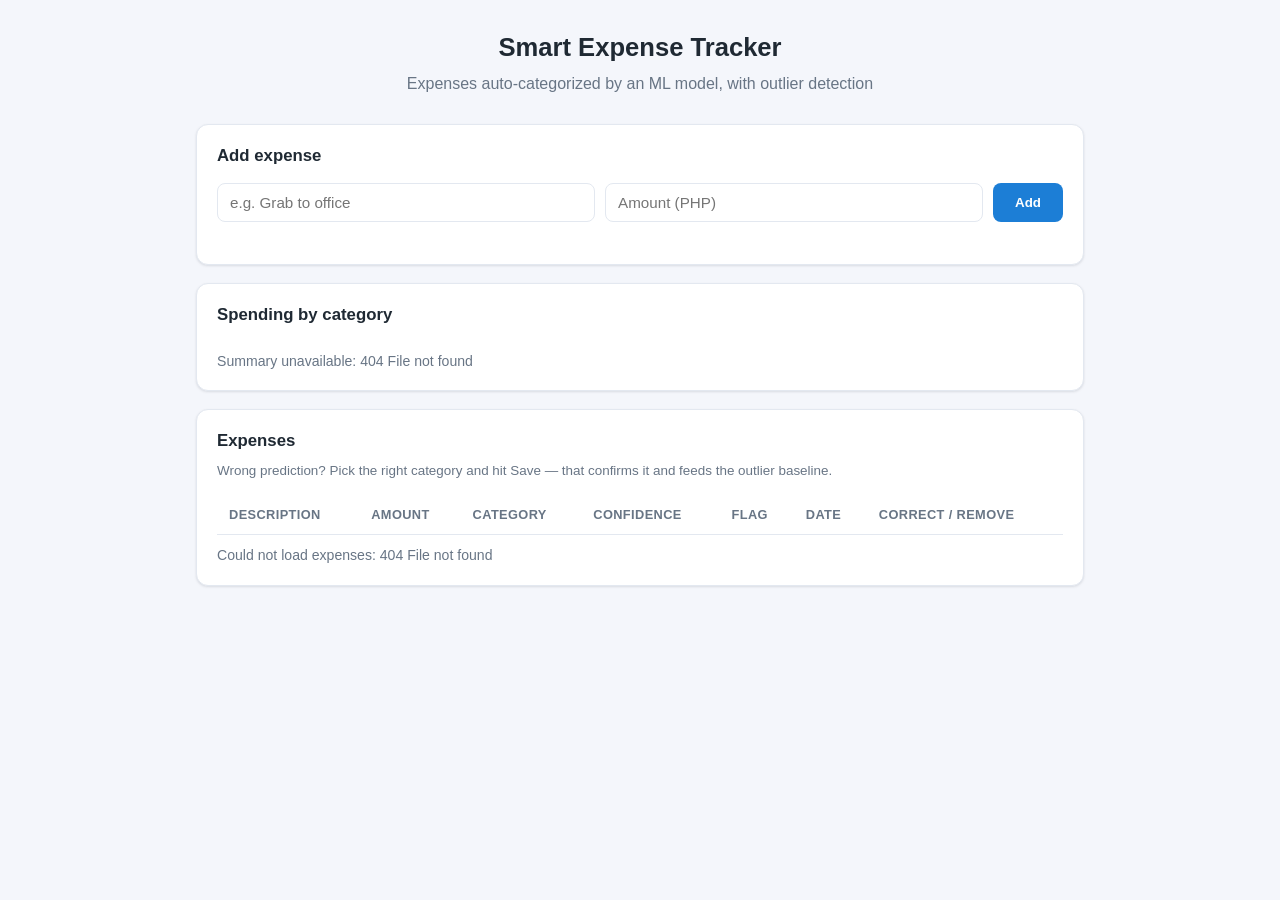
==== backend/public/index.html @ 966b3962 "feat(frontend): add expense dashboard served by Laravel Vanilla JS page to add expenses, view spendi" ====
<!DOCTYPE html>
<html lang="en">
<head>
  <meta charset="UTF-8" />
  <meta name="viewport" content="width=device-width, initial-scale=1.0" />
  <title>Smart Expense Tracker</title>
  <link rel="stylesheet" href="styles.css" />
</head>
<body>
  <header class="app-header">
    <h1>Smart Expense Tracker</h1>
    <p class="subtitle">Expenses auto-categorized by an ML model, with outlier detection</p>
    <p id="ml-status" class="ml-status"></p>
  </header>

  <main class="container">
    <section class="card">
      <h2>Add expense</h2>
      <form id="expense-form" class="expense-form">
        <input type="text" id="description" placeholder="e.g. Grab to office" autocomplete="off" required />
        <input type="number" id="amount" placeholder="Amount (PHP)" step="0.01" min="0" required />
        <button type="submit" id="submit-btn">Add</button>
      </form>
      <p id="form-status" class="status"></p>
    </section>

    <section class="card">
      <h2>Spending by category</h2>
      <div id="summary" class="summary"></div>
    </section>

    <section class="card">
      <h2>Expenses</h2>
      <p class="hint">Wrong prediction? Pick the right category and hit Save — that confirms it and feeds the outlier baseline.</p>
      <div class="table-wrap">
        <table class="expense-table">
          <thead>
            <tr>
              <th>Description</th><th>Amount</th><th>Category</th>
              <th>Confidence</th><th>Flag</th><th>Date</th><th>Correct / remove</th>
            </tr>
          </thead>
          <tbody id="expense-rows"></tbody>
        </table>
      </div>
      <p id="empty-state" class="status">No expenses yet — add one above.</p>
    </section>
  </main>

  <script src="app.js"></script>
</body>
</html>
---- backend/public/styles.css ----
:root {
  --bg: #f4f6fb;
  --card: #ffffff;
  --ink: #1f2933;
  --muted: #687585;
  --border: #e3e8f0;
  --accent: #1c7ed6;
  --shadow: 0 1px 3px rgba(16, 24, 40, 0.08), 0 1px 2px rgba(16, 24, 40, 0.04);
}

* { box-sizing: border-box; }

body {
  margin: 0;
  font-family: -apple-system, BlinkMacSystemFont, "Segoe UI", Roboto, Helvetica, Arial, sans-serif;
  background: var(--bg);
  color: var(--ink);
  line-height: 1.5;
}

.app-header {
  padding: 28px 20px 20px;
  text-align: center;
}
.app-header h1 { margin: 0; font-size: 1.6rem; }
.subtitle { margin: 6px 0 0; color: var(--muted); }
.ml-status { margin: 8px 0 0; font-size: 0.82rem; color: var(--muted); }

.container {
  max-width: 920px;
  margin: 0 auto;
  padding: 0 16px 48px;
  display: grid;
  gap: 18px;
}

.card {
  background: var(--card);
  border: 1px solid var(--border);
  border-radius: 12px;
  box-shadow: var(--shadow);
  padding: 18px 20px;
}
.card h2 { margin: 0 0 14px; font-size: 1.05rem; }
.hint { margin: -6px 0 14px; color: var(--muted); font-size: 0.84rem; }

.expense-form { display: flex; gap: 10px; flex-wrap: wrap; }
.expense-form input {
  flex: 1 1 180px;
  padding: 10px 12px;
  border: 1px solid var(--border);
  border-radius: 8px;
  font-size: 0.95rem;
}
.expense-form input:focus { outline: 2px solid var(--accent); border-color: var(--accent); }
.expense-form button {
  padding: 10px 22px;
  border: none;
  border-radius: 8px;
  background: var(--accent);
  color: #fff;
  font-weight: 600;
  cursor: pointer;
}
.expense-form button:disabled { opacity: 0.6; cursor: progress; }

.status { margin: 10px 0 0; color: var(--muted); font-size: 0.88rem; min-height: 1em; }

.table-wrap { overflow-x: auto; }
.expense-table { width: 100%; border-collapse: collapse; font-size: 0.92rem; }
.expense-table th, .expense-table td {
  text-align: left;
  padding: 10px 12px;
  border-bottom: 1px solid var(--border);
  white-space: nowrap;
}
.expense-table th { color: var(--muted); font-weight: 600; font-size: 0.8rem; text-transform: uppercase; letter-spacing: 0.03em; }
.expense-table tr.outlier { background: #fff4f4; }

.badge {
  display: inline-block;
  padding: 3px 10px;
  border-radius: 999px;
  color: #fff;
  font-size: 0.78rem;
  font-weight: 600;
}
.confirmed { color: #2f9e44; font-weight: 700; }
.flag { color: #e03131; font-weight: 600; font-size: 0.82rem; cursor: help; }

.action-wrap { display: flex; gap: 6px; align-items: center; }
.action-wrap select {
  padding: 5px 6px;
  border: 1px solid var(--border);
  border-radius: 6px;
  font-size: 0.82rem;
  background: #fff;
}
.btn-save {
  padding: 5px 12px;
  border: none;
  border-radius: 6px;
  background: var(--accent);
  color: #fff;
  cursor: pointer;
  font-size: 0.8rem;
}
.btn-save:hover { opacity: 0.9; }
.btn-del {
  padding: 5px 9px;
  border: 1px solid var(--border);
  border-radius: 6px;
  background: #fff;
  color: #e03131;
  cursor: pointer;
  font-size: 0.85rem;
  line-height: 1;
}
.btn-del:hover { background: #fff4f4; }

.summary { display: grid; gap: 10px; }
.bar-row { display: grid; grid-template-columns: 90px 1fr 90px; align-items: center; gap: 10px; }
.bar-label { font-size: 0.85rem; color: var(--muted); }
.bar-track { background: #eef1f6; border-radius: 999px; height: 12px; overflow: hidden; }
.bar-fill { display: block; height: 100%; border-radius: 999px; transition: width 0.3s ease; }
.bar-value { font-size: 0.85rem; text-align: right; font-variant-numeric: tabular-nums; }
.outlier-count { margin: 6px 0 0; color: var(--muted); font-size: 0.88rem; }
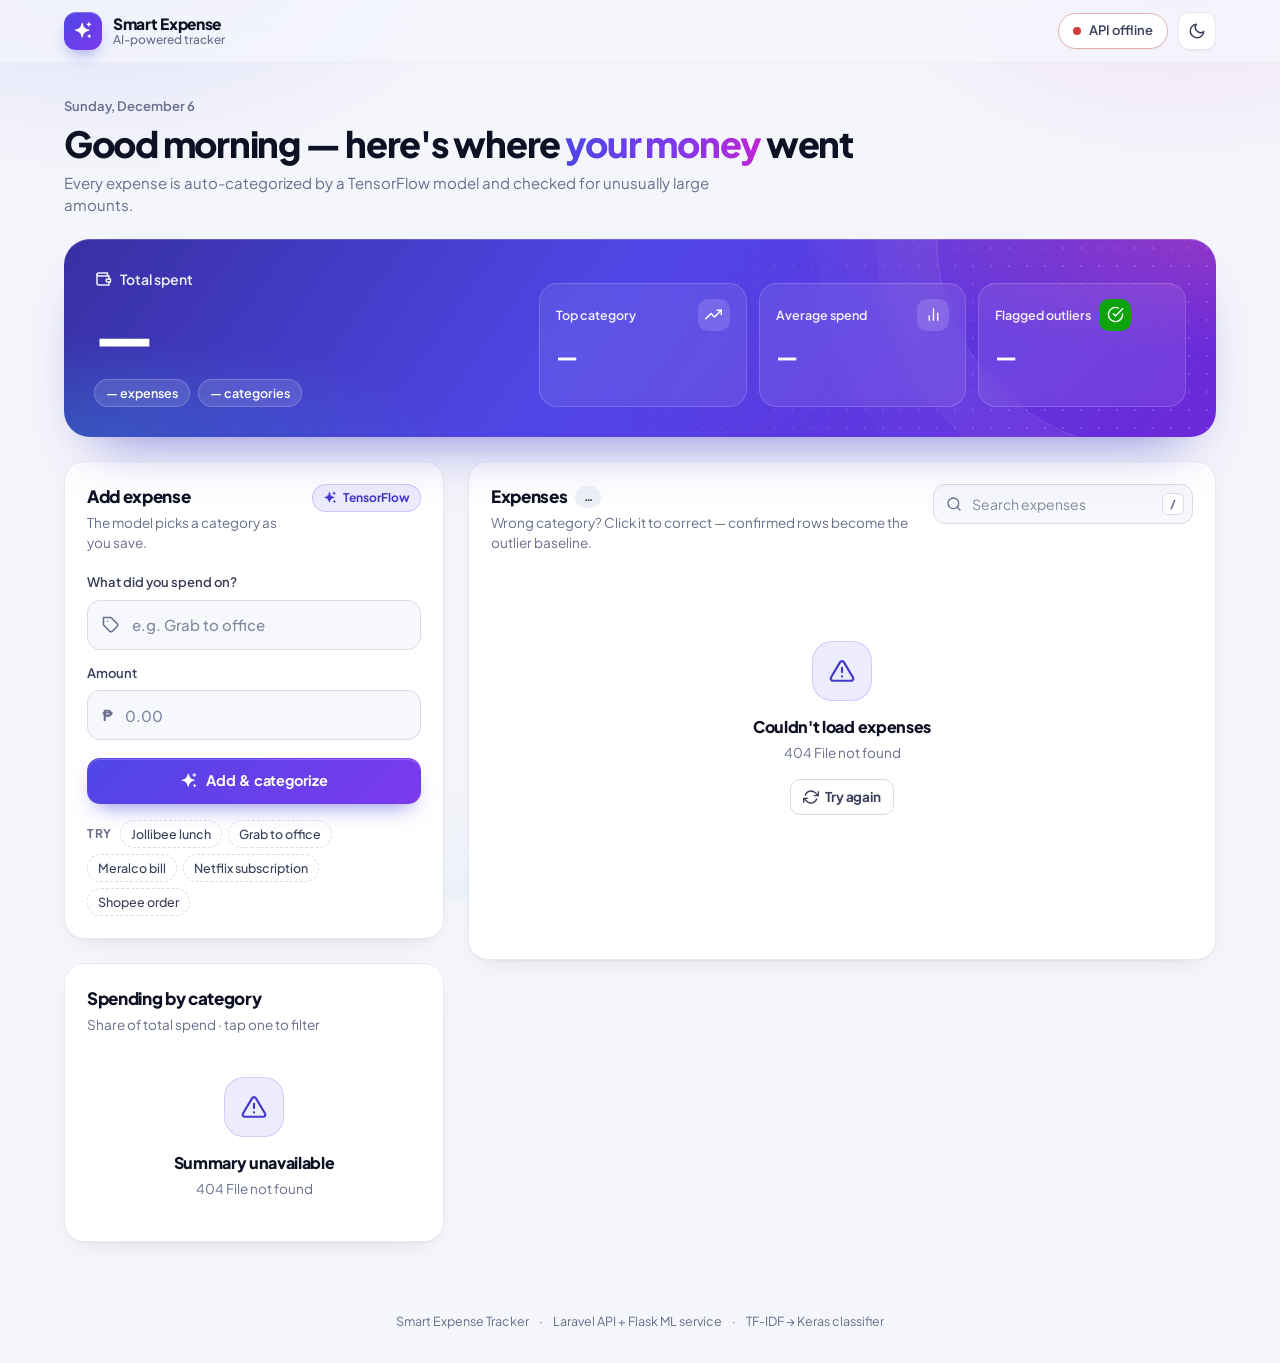
==== commit adc8627a: "feat(frontend): open the dashboard in light mode by default The page always starts in light mode reg" ====
--- a/backend/public/index.html
+++ b/backend/public/index.html
@@ -1,52 +1,248 @@
 <!DOCTYPE html>
-<html lang="en">
+<!-- The page always opens in light mode; the header toggle switches to dark for the visit. -->
+<html lang="en" data-theme="light">
 <head>
   <meta charset="UTF-8" />
   <meta name="viewport" content="width=device-width, initial-scale=1.0" />
   <title>Smart Expense Tracker</title>
-  <link rel="stylesheet" href="styles.css" />
+  <meta name="description" content="Expense tracker that auto-categorizes spending with a TensorFlow model and flags unusually large expenses." />
+  <meta name="color-scheme" content="light" />
+  <meta name="theme-color" content="#f5f6fb" />
+  <link rel="icon" href="data:image/svg+xml,%3Csvg xmlns='http://www.w3.org/2000/svg' viewBox='0 0 32 32'%3E%3Cdefs%3E%3ClinearGradient id='g' x1='0' y1='0' x2='1' y2='1'%3E%3Cstop offset='0' stop-color='%234f46e5'/%3E%3Cstop offset='1' stop-color='%237c3aed'/%3E%3C/linearGradient%3E%3C/defs%3E%3Crect width='32' height='32' rx='9' fill='url(%23g)'/%3E%3Cpath d='M16 6c.8 5.6 4.4 9.2 10 10-5.6.8-9.2 4.4-10 10-.8-5.6-4.4-9.2-10-10 5.6-.8 9.2-4.4 10-10z' fill='%23fff'/%3E%3C/svg%3E" />
+  <link rel="preconnect" href="https://fonts.googleapis.com" />
+  <link rel="preconnect" href="https://fonts.gstatic.com" crossorigin />
+  <link rel="stylesheet" href="https://fonts.googleapis.com/css2?family=Plus+Jakarta+Sans:wght@400;500;600;700;800&display=swap" />
+  <link rel="stylesheet" href="styles.css?v=2" />
 </head>
 <body>
-  <header class="app-header">
-    <h1>Smart Expense Tracker</h1>
-    <p class="subtitle">Expenses auto-categorized by an ML model, with outlier detection</p>
-    <p id="ml-status" class="ml-status"></p>
+  <!-- Icon sprite (stroke icons, 24px grid). Category icons are named after the category slug. -->
+  <svg xmlns="http://www.w3.org/2000/svg" class="sprite" aria-hidden="true">
+    <symbol id="i-sparkles" viewBox="0 0 24 24"><path d="M11 3c.6 4.4 3.6 7.4 8 8-4.4.6-7.4 3.6-8 8-.6-4.4-3.6-7.4-8-8 4.4-.6 7.4-3.6 8-8z"/><path d="M19 2v4M17 4h4"/><path d="M19.5 16.5v3M18 18h3"/></symbol>
+    <symbol id="i-wallet" viewBox="0 0 24 24"><path d="M20 12V8H6a2 2 0 0 1-2-2c0-1.1.9-2 2-2h12v4"/><path d="M4 6v12a2 2 0 0 0 2 2h14v-4"/><path d="M18 12a2 2 0 0 0 0 4h4v-4z"/></symbol>
+    <symbol id="i-food" viewBox="0 0 24 24"><path d="M3 2v7c0 1.1.9 2 2 2h4a2 2 0 0 0 2-2V2"/><path d="M7 2v20"/><path d="M21 15V2a5 5 0 0 0-5 5v6c0 1.1.9 2 2 2h3zm0 0v7"/></symbol>
+    <symbol id="i-transport" viewBox="0 0 24 24"><path d="M5 11l1.6-4.3A2 2 0 0 1 8.5 5.4h7a2 2 0 0 1 1.9 1.3L19 11"/><path d="M5 18H4a1 1 0 0 1-1-1v-3.5A2.5 2.5 0 0 1 5.5 11h13a2.5 2.5 0 0 1 2.5 2.5V17a1 1 0 0 1-1 1h-1"/><path d="M9 18h6"/><circle cx="7" cy="18" r="2"/><circle cx="17" cy="18" r="2"/></symbol>
+    <symbol id="i-utilities" viewBox="0 0 24 24"><path d="M13 2L3 14h9l-1 8 10-12h-9l1-8z"/></symbol>
+    <symbol id="i-shopping" viewBox="0 0 24 24"><path d="M6 2L3 6v14a2 2 0 0 0 2 2h14a2 2 0 0 0 2-2V6l-3-4z"/><path d="M3 6h18"/><path d="M16 10a4 4 0 0 1-8 0"/></symbol>
+    <symbol id="i-bills" viewBox="0 0 24 24"><path d="M5 3v18l2.33-1.5L9.67 21 12 19.5l2.33 1.5 2.34-1.5L19 21V3l-2.33 1.5L14.33 3 12 4.5 9.67 3 7.33 4.5z"/><path d="M9 8.5h6"/><path d="M9 12.5h6"/><path d="M9 16h3"/></symbol>
+    <symbol id="i-other" viewBox="0 0 24 24"><path d="M20.59 13.41l-7.17 7.17a2 2 0 0 1-2.83 0L2 12V2h10l8.59 8.59a2 2 0 0 1 0 2.82z"/><path d="M7 7h.01"/></symbol>
+    <symbol id="i-uncategorized" viewBox="0 0 24 24"><circle cx="12" cy="12" r="10"/><path d="M9.09 9a3 3 0 0 1 5.83 1c0 2-3 3-3 3"/><path d="M12 17h.01"/></symbol>
+    <symbol id="i-check" viewBox="0 0 24 24"><path d="M20 6L9 17l-5-5"/></symbol>
+    <symbol id="i-check-circle" viewBox="0 0 24 24"><path d="M22 11.08V12a10 10 0 1 1-5.93-9.14"/><path d="M22 4L12 14.01l-3-3"/></symbol>
+    <symbol id="i-alert" viewBox="0 0 24 24"><path d="M10.29 3.86L1.82 18a2 2 0 0 0 1.71 3h16.94a2 2 0 0 0 1.71-3L13.71 3.86a2 2 0 0 0-3.42 0z"/><path d="M12 9v4"/><path d="M12 17h.01"/></symbol>
+    <symbol id="i-trash" viewBox="0 0 24 24"><path d="M3 6h18"/><path d="M19 6v14a2 2 0 0 1-2 2H7a2 2 0 0 1-2-2V6m3 0V4a2 2 0 0 1 2-2h4a2 2 0 0 1 2 2v2"/><path d="M10 11v6"/><path d="M14 11v6"/></symbol>
+    <symbol id="i-x" viewBox="0 0 24 24"><path d="M18 6L6 18"/><path d="M6 6l12 12"/></symbol>
+    <symbol id="i-chevron" viewBox="0 0 24 24"><path d="M6 9l6 6 6-6"/></symbol>
+    <symbol id="i-search" viewBox="0 0 24 24"><circle cx="11" cy="11" r="8"/><path d="M21 21l-4.35-4.35"/></symbol>
+    <symbol id="i-sun" viewBox="0 0 24 24"><circle cx="12" cy="12" r="4"/><path d="M12 2v2M12 20v2M4.93 4.93l1.41 1.41M17.66 17.66l1.41 1.41M2 12h2M20 12h2M6.34 17.66l-1.41 1.41M19.07 4.93l-1.41 1.41"/></symbol>
+    <symbol id="i-moon" viewBox="0 0 24 24"><path d="M21 12.79A9 9 0 1 1 11.21 3 7 7 0 0 0 21 12.79z"/></symbol>
+    <symbol id="i-trending" viewBox="0 0 24 24"><path d="M23 6l-9.5 9.5-5-5L1 18"/><path d="M17 6h6v6"/></symbol>
+    <symbol id="i-bars" viewBox="0 0 24 24"><path d="M18 20V10"/><path d="M12 20V4"/><path d="M6 20v-6"/></symbol>
+    <symbol id="i-inbox" viewBox="0 0 24 24"><path d="M22 12h-6l-2 3h-4l-2-3H2"/><path d="M5.45 5.11L2 12v6a2 2 0 0 0 2 2h16a2 2 0 0 0 2-2v-6l-3.45-6.89A2 2 0 0 0 16.76 4H7.24a2 2 0 0 0-1.79 1.11z"/></symbol>
+    <symbol id="i-refresh" viewBox="0 0 24 24"><path d="M23 4v6h-6"/><path d="M1 20v-6h6"/><path d="M3.51 9a9 9 0 0 1 14.85-3.36L23 10M1 14l4.64 4.36A9 9 0 0 0 20.49 15"/></symbol>
+  </svg>
+
+  <div class="aurora" aria-hidden="true"></div>
+
+  <header class="topbar">
+    <div class="topbar-inner">
+      <a class="brand" href="/">
+        <span class="brand-mark"><svg class="icon" aria-hidden="true"><use href="#i-sparkles"/></svg></span>
+        <span class="brand-text">
+          <span class="brand-name">Smart Expense</span>
+          <span class="brand-tag">AI-powered tracker</span>
+        </span>
+      </a>
+      <div class="topbar-actions">
+        <span id="ml-status" class="status-pill" data-state="checking" role="status" title="Contacting the API">
+          <span class="status-dot" aria-hidden="true"></span>
+          <span class="label">Checking model…</span>
+        </span>
+        <button id="theme-toggle" class="icon-btn" type="button" aria-label="Switch to dark theme" title="Switch to dark theme">
+          <svg class="icon" aria-hidden="true"><use href="#i-moon"/></svg>
+        </button>
+      </div>
+    </div>
   </header>
 
-  <main class="container">
-    <section class="card">
-      <h2>Add expense</h2>
-      <form id="expense-form" class="expense-form">
-        <input type="text" id="description" placeholder="e.g. Grab to office" autocomplete="off" required />
-        <input type="number" id="amount" placeholder="Amount (PHP)" step="0.01" min="0" required />
-        <button type="submit" id="submit-btn">Add</button>
-      </form>
-      <p id="form-status" class="status"></p>
+  <main class="page">
+    <section class="intro">
+      <p class="eyebrow" id="today">&nbsp;</p>
+      <h1><span id="greeting">Hello</span> — here's where <span class="grad-text">your money</span> went</h1>
+      <p class="lede">Every expense is auto-categorized by a TensorFlow model and checked for unusually large amounts.</p>
     </section>
 
-    <section class="card">
-      <h2>Spending by category</h2>
-      <div id="summary" class="summary"></div>
+    <section class="hero" aria-label="Spending overview">
+      <div class="hero-main">
+        <p class="hero-label"><svg class="icon" aria-hidden="true"><use href="#i-wallet"/></svg> Total spent</p>
+        <p class="hero-value">
+          <span id="hero-value" aria-hidden="true"><span class="skeleton skeleton-hero"></span></span>
+          <span id="hero-value-sr" class="sr-only">Loading</span>
+        </p>
+        <p class="hero-sub">
+          <span class="hero-pill" id="hero-count">— expenses</span>
+          <span class="hero-pill" id="hero-cats">— categories</span>
+        </p>
+      </div>
+      <div class="hero-kpis">
+        <div class="kpi" id="kpi-top">
+          <div class="kpi-head">
+            <span class="kpi-label">Top category</span>
+            <span class="kpi-icon"><svg class="icon" aria-hidden="true"><use href="#i-trending"/></svg></span>
+          </div>
+          <p class="kpi-value">—</p>
+          <p class="kpi-sub">&nbsp;</p>
+        </div>
+        <div class="kpi" id="kpi-avg">
+          <div class="kpi-head">
+            <span class="kpi-label">Average spend</span>
+            <span class="kpi-icon"><svg class="icon" aria-hidden="true"><use href="#i-bars"/></svg></span>
+          </div>
+          <p class="kpi-value">—</p>
+          <p class="kpi-sub">&nbsp;</p>
+        </div>
+        <button class="kpi kpi-button" id="kpi-outliers" type="button" data-state="clear" disabled>
+          <span class="kpi-head">
+            <span class="kpi-label">Flagged outliers</span>
+            <span class="kpi-icon"><svg class="icon" aria-hidden="true"><use href="#i-check-circle"/></svg></span>
+          </span>
+          <span class="kpi-value">—</span>
+          <span class="kpi-sub">&nbsp;</span>
+        </button>
+      </div>
     </section>
 
-    <section class="card">
-      <h2>Expenses</h2>
-      <p class="hint">Wrong prediction? Pick the right category and hit Save — that confirms it and feeds the outlier baseline.</p>
-      <div class="table-wrap">
-        <table class="expense-table">
-          <thead>
-            <tr>
-              <th>Description</th><th>Amount</th><th>Category</th>
-              <th>Confidence</th><th>Flag</th><th>Date</th><th>Correct / remove</th>
-            </tr>
-          </thead>
-          <tbody id="expense-rows"></tbody>
-        </table>
-      </div>
-      <p id="empty-state" class="status">No expenses yet — add one above.</p>
-    </section>
+    <div class="layout">
+      <div class="rail">
+        <section class="card add-card" aria-labelledby="add-title">
+          <header class="card-head">
+            <div>
+              <h2 class="card-title" id="add-title">Add expense</h2>
+              <p class="card-sub">The model picks a category as you save.</p>
+            </div>
+            <span class="ai-badge"><svg class="icon" aria-hidden="true"><use href="#i-sparkles"/></svg> TensorFlow</span>
+          </header>
+
+          <form id="expense-form" class="add-form">
+            <label class="field">
+              <span class="field-label">What did you spend on?</span>
+              <span class="input-wrap">
+                <svg class="icon" aria-hidden="true"><use href="#i-other"/></svg>
+                <input type="text" id="description" name="description" placeholder="e.g. Grab to office" autocomplete="off" maxlength="255" required />
+              </span>
+            </label>
+            <label class="field">
+              <span class="field-label">Amount</span>
+              <span class="input-wrap">
+                <span class="prefix" aria-hidden="true">₱</span>
+                <input type="number" id="amount" name="amount" placeholder="0.00" step="0.01" min="0.01" inputmode="decimal" required />
+              </span>
+            </label>
+            <button type="submit" id="submit-btn" class="btn btn-primary btn-block">
+              <svg class="icon btn-icon" aria-hidden="true"><use href="#i-sparkles"/></svg>
+              <span class="spinner" aria-hidden="true"></span>
+              <span class="btn-label">Add &amp; categorize</span>
+            </button>
+          </form>
+
+          <div class="suggestions">
+            <span class="suggestions-label">Try</span>
+            <button type="button" class="suggestion" data-amount="185">Jollibee lunch</button>
+            <button type="button" class="suggestion" data-amount="240">Grab to office</button>
+            <button type="button" class="suggestion" data-amount="2350">Meralco bill</button>
+            <button type="button" class="suggestion" data-amount="549">Netflix subscription</button>
+            <button type="button" class="suggestion" data-amount="890">Shopee order</button>
+          </div>
+
+          <p id="form-status" class="form-status" role="alert"></p>
+          <div id="prediction" class="prediction" role="status" hidden></div>
+        </section>
+
+        <section class="card breakdown-card" aria-labelledby="breakdown-title">
+          <header class="card-head">
+            <div>
+              <h2 class="card-title" id="breakdown-title">Spending by category</h2>
+              <p class="card-sub">Share of total spend · tap one to filter</p>
+            </div>
+            <button type="button" id="clear-category" class="link-btn" hidden>Clear</button>
+          </header>
+          <ul id="breakdown" class="breakdown">
+            <li class="skeleton-row"><span class="skeleton skeleton-avatar"></span><span class="skeleton-lines"><span class="skeleton"></span><span class="skeleton short"></span></span></li>
+            <li class="skeleton-row"><span class="skeleton skeleton-avatar"></span><span class="skeleton-lines"><span class="skeleton"></span><span class="skeleton short"></span></span></li>
+            <li class="skeleton-row"><span class="skeleton skeleton-avatar"></span><span class="skeleton-lines"><span class="skeleton"></span><span class="skeleton short"></span></span></li>
+          </ul>
+        </section>
+      </div>
+
+      <section class="card expenses-card" aria-labelledby="expenses-title">
+        <header class="card-head">
+          <div>
+            <h2 class="card-title" id="expenses-title" tabindex="-1">Expenses <span class="count-badge" id="expense-count">…</span></h2>
+            <p class="card-sub">Wrong category? Click it to correct — confirmed rows become the outlier baseline.</p>
+          </div>
+          <label class="search">
+            <svg class="icon" aria-hidden="true"><use href="#i-search"/></svg>
+            <input type="search" id="search" placeholder="Search expenses" aria-label="Search expenses" autocomplete="off" />
+            <kbd aria-hidden="true">/</kbd>
+          </label>
+        </header>
+
+        <div id="filters" class="filters" role="toolbar" aria-label="Filter expenses"></div>
+
+        <div class="table-wrap">
+          <table class="expense-table" id="expense-table">
+            <thead>
+              <tr>
+                <th scope="col">Expense</th>
+                <th scope="col">Category</th>
+                <th scope="col">Confidence</th>
+                <th scope="col" class="num">Amount</th>
+                <th scope="col"><span class="sr-only">Actions</span></th>
+              </tr>
+            </thead>
+            <tbody id="expense-rows">
+              <tr class="skeleton-tr"><td colspan="5"><span class="skeleton-row"><span class="skeleton skeleton-avatar"></span><span class="skeleton-lines"><span class="skeleton"></span><span class="skeleton short"></span></span></span></td></tr>
+              <tr class="skeleton-tr"><td colspan="5"><span class="skeleton-row"><span class="skeleton skeleton-avatar"></span><span class="skeleton-lines"><span class="skeleton"></span><span class="skeleton short"></span></span></span></td></tr>
+              <tr class="skeleton-tr"><td colspan="5"><span class="skeleton-row"><span class="skeleton skeleton-avatar"></span><span class="skeleton-lines"><span class="skeleton"></span><span class="skeleton short"></span></span></span></td></tr>
+              <tr class="skeleton-tr"><td colspan="5"><span class="skeleton-row"><span class="skeleton skeleton-avatar"></span><span class="skeleton-lines"><span class="skeleton"></span><span class="skeleton short"></span></span></span></td></tr>
+            </tbody>
+          </table>
+        </div>
+        <div id="empty-state" class="empty" hidden></div>
+
+        <footer class="list-foot">
+          <span id="list-meta"></span>
+          <button type="button" id="load-more" class="btn btn-ghost btn-sm" hidden>
+            Load more <svg class="icon" aria-hidden="true"><use href="#i-chevron"/></svg>
+          </button>
+        </footer>
+      </section>
+    </div>
   </main>
 
-  <script src="app.js"></script>
+  <footer class="footer">
+    <span>Smart Expense Tracker</span>
+    <span aria-hidden="true">·</span>
+    <span>Laravel API + Flask ML service</span>
+    <span aria-hidden="true">·</span>
+    <span>TF-IDF → Keras classifier</span>
+  </footer>
+
+  <div id="cat-menu" class="menu" role="menu" aria-label="Set category" hidden></div>
+
+  <dialog id="confirm-dialog" class="dialog" aria-labelledby="dialog-title" aria-describedby="dialog-body">
+    <form method="dialog" class="dialog-inner">
+      <span class="dialog-icon"><svg class="icon" aria-hidden="true"><use href="#i-trash"/></svg></span>
+      <h3 id="dialog-title" class="dialog-title">Delete this expense?</h3>
+      <p id="dialog-body" class="dialog-body"></p>
+      <div class="dialog-actions">
+        <button type="submit" value="cancel" class="btn btn-ghost" autofocus>Cancel</button>
+        <button type="submit" value="confirm" class="btn btn-danger">Delete</button>
+      </div>
+    </form>
+  </dialog>
+
+  <div id="toasts" class="toasts" role="status" aria-live="polite"></div>
+
+  <script src="app.js?v=2"></script>
 </body>
 </html>
--- a/backend/public/styles.css
+++ b/backend/public/styles.css
@@ -1,127 +1,1352 @@
+/* ==========================================================================
+   Smart Expense Tracker — styles
+   Tokens first (light by default, dark under [data-theme="dark"]), then components.
+   ========================================================================== */
+
 :root {
-  --bg: #f4f6fb;
-  --card: #ffffff;
-  --ink: #1f2933;
-  --muted: #687585;
-  --border: #e3e8f0;
-  --accent: #1c7ed6;
-  --shadow: 0 1px 3px rgba(16, 24, 40, 0.08), 0 1px 2px rgba(16, 24, 40, 0.04);
-}
-
-* { box-sizing: border-box; }
+  color-scheme: light;
+  --font: "Plus Jakarta Sans", system-ui, -apple-system, "Segoe UI", Roboto, Helvetica, Arial, sans-serif;
+
+  --bg: #f5f6fb;
+  --surface: #ffffff;
+  --surface-2: #f7f8fc;
+  --surface-3: #eef0f8;
+  --border: #e7e9f2;
+  --border-strong: #d8dbe8;
+  --ink: #0e1124;
+  --ink-2: #3a3f5c;
+  --muted: #676d8c;
+
+  --brand: #4f46e5;
+  --brand-2: #7c3aed;
+  --brand-ink: #4338ca;
+  --brand-soft: rgba(79, 70, 229, 0.1);
+  --ring: rgba(79, 70, 229, 0.28);
+  --meter: #4f46e5;
+  --grad-text: linear-gradient(90deg, #4f46e5, #7c3aed 55%, #c026d3);
+
+  /* Status colors are reserved for state and always ship with an icon + label. */
+  --good: #0ca30c;
+  --good-ink: #006300;
+  --warn: #fab219;
+  --crit: #d03b3b;
+  --crit-soft: rgba(208, 59, 59, 0.08);
+
+  /* One fixed color per category (validated categorical slots 1–5, adjacent order);
+     "Other" and "Uncategorized" take the de-emphasis grays. */
+  --cat-transport: #2a78d6;
+  --cat-food: #eb6834;
+  --cat-bills: #1baf7a;
+  --cat-utilities: #eda100;
+  --cat-shopping: #e87ba4;
+  --cat-other: #898781;
+  --cat-uncategorized: #c3c2b7;
+
+  --shadow-sm: 0 1px 2px rgba(16, 18, 40, 0.05);
+  --shadow: 0 1px 2px rgba(16, 18, 40, 0.04), 0 10px 30px -16px rgba(16, 18, 40, 0.16);
+  --shadow-pop: 0 18px 50px -18px rgba(16, 18, 40, 0.35);
+  --radius: 20px;
+  --ease-out: cubic-bezier(0.2, 0.8, 0.2, 1);
+}
+
+:root[data-theme="dark"] {
+  color-scheme: dark;
+  --bg: #090b13;
+  --surface: #11141f;
+  --surface-2: #161a28;
+  --surface-3: #1d2233;
+  --border: #232840;
+  --border-strong: #30364f;
+  --ink: #eef0fb;
+  --ink-2: #c4c8de;
+  --muted: #9096b4;
+  --brand-ink: #a5b4fc;
+  --brand-soft: rgba(129, 140, 248, 0.14);
+  --ring: rgba(129, 140, 248, 0.38);
+  --meter: #818cf8;
+  --grad-text: linear-gradient(90deg, #818cf8, #c084fc 55%, #f472b6);
+  --good-ink: #0ca30c;
+  --crit-soft: rgba(208, 59, 59, 0.16);
+  --cat-transport: #3987e5;
+  --cat-food: #d95926;
+  --cat-bills: #199e70;
+  --cat-utilities: #c98500;
+  --cat-shopping: #d55181;
+  --cat-other: #898781;
+  --cat-uncategorized: #52514e;
+  --shadow-sm: 0 1px 2px rgba(0, 0, 0, 0.4);
+  --shadow: 0 1px 2px rgba(0, 0, 0, 0.35), 0 12px 32px -18px rgba(0, 0, 0, 0.7);
+  --shadow-pop: 0 20px 50px -16px rgba(0, 0, 0, 0.75);
+}
+
+/* ---------- Base ---------- */
+
+*, *::before, *::after { box-sizing: border-box; }
+
+html { -webkit-text-size-adjust: 100%; }
 
 body {
   margin: 0;
-  font-family: -apple-system, BlinkMacSystemFont, "Segoe UI", Roboto, Helvetica, Arial, sans-serif;
+  min-height: 100vh;
+  font-family: var(--font);
+  font-size: 15px;
+  line-height: 1.5;
   background: var(--bg);
   color: var(--ink);
-  line-height: 1.5;
-}
-
-.app-header {
-  padding: 28px 20px 20px;
+  -webkit-font-smoothing: antialiased;
+  -moz-osx-font-smoothing: grayscale;
+}
+
+h1, h2, h3, p { margin: 0; }
+
+button, input { font: inherit; color: inherit; }
+
+:focus-visible { outline: 2px solid var(--brand); outline-offset: 2px; }
+
+[hidden] { display: none !important; }
+
+.sprite { position: absolute; width: 0; height: 0; overflow: hidden; }
+
+.sr-only {
+  position: absolute; width: 1px; height: 1px; padding: 0; margin: -1px;
+  overflow: hidden; clip: rect(0, 0, 0, 0); white-space: nowrap; border: 0;
+}
+
+.icon {
+  width: 18px;
+  height: 18px;
+  flex: none;
+  fill: none;
+  stroke: currentColor;
+  stroke-width: 2;
+  stroke-linecap: round;
+  stroke-linejoin: round;
+}
+
+/* Soft color glow behind the top of the page. */
+.aurora {
+  position: fixed;
+  inset: 0;
+  z-index: -1;
+  pointer-events: none;
+  background:
+    radial-gradient(42rem 26rem at 8% -8%, rgba(99, 102, 241, 0.16), transparent 62%),
+    radial-gradient(36rem 24rem at 92% -6%, rgba(192, 38, 211, 0.1), transparent 62%),
+    radial-gradient(40rem 22rem at 50% 108%, rgba(14, 165, 233, 0.07), transparent 60%);
+}
+
+/* ---------- Top bar ---------- */
+
+.topbar {
+  position: sticky;
+  top: 0;
+  z-index: 40;
+  background: color-mix(in oklab, var(--bg) 78%, transparent);
+  backdrop-filter: saturate(1.5) blur(14px);
+  -webkit-backdrop-filter: saturate(1.5) blur(14px);
+  border-bottom: 1px solid color-mix(in oklab, var(--border) 75%, transparent);
+}
+
+.topbar-inner {
+  max-width: 1200px;
+  margin: 0 auto;
+  padding: 12px 24px;
+  display: flex;
+  align-items: center;
+  justify-content: space-between;
+  gap: 16px;
+}
+
+.brand {
+  display: flex;
+  align-items: center;
+  gap: 11px;
+  color: var(--ink);
+  text-decoration: none;
+  border-radius: 12px;
+}
+
+.brand-mark {
+  width: 38px;
+  height: 38px;
+  border-radius: 12px;
+  display: grid;
+  place-items: center;
+  color: #fff;
+  background: linear-gradient(135deg, var(--brand), var(--brand-2));
+  box-shadow: 0 8px 18px -8px rgba(79, 70, 229, 0.8), inset 0 1px 0 rgba(255, 255, 255, 0.25);
+}
+.brand-mark .icon { width: 20px; height: 20px; fill: currentColor; stroke-width: 1.5; }
+
+.brand-text { display: grid; line-height: 1.15; }
+.brand-name { font-weight: 800; font-size: 15.5px; letter-spacing: -0.02em; }
+.brand-tag { font-size: 12px; font-weight: 500; color: var(--muted); }
+
+.topbar-actions { display: flex; align-items: center; gap: 10px; }
+
+.status-pill {
+  display: inline-flex;
+  align-items: center;
+  gap: 8px;
+  height: 36px;
+  padding: 0 14px;
+  border-radius: 999px;
+  border: 1px solid var(--border);
+  background: var(--surface);
+  box-shadow: var(--shadow-sm);
+  font-size: 13px;
+  font-weight: 600;
+  color: var(--ink-2);
+  white-space: nowrap;
+}
+.status-dot {
+  width: 8px;
+  height: 8px;
+  border-radius: 50%;
+  background: var(--muted);
+}
+.status-pill[data-state="ok"] .status-dot { background: var(--good); animation: pulse 2.4s ease-out infinite; }
+.status-pill[data-state="down"] .status-dot,
+.status-pill[data-state="error"] .status-dot { background: var(--crit); }
+.status-pill[data-state="down"],
+.status-pill[data-state="error"] { border-color: color-mix(in oklab, var(--crit) 35%, var(--border)); }
+
+@keyframes pulse {
+  0% { box-shadow: 0 0 0 0 rgba(12, 163, 12, 0.45); }
+  70%, 100% { box-shadow: 0 0 0 7px rgba(12, 163, 12, 0); }
+}
+
+/* ---------- Buttons & inputs ---------- */
+
+.btn {
+  display: inline-flex;
+  align-items: center;
+  justify-content: center;
+  gap: 8px;
+  height: 46px;
+  padding: 0 18px;
+  border-radius: 13px;
+  border: 1px solid transparent;
+  font-weight: 700;
+  font-size: 14.5px;
+  letter-spacing: -0.005em;
+  cursor: pointer;
+  white-space: nowrap;
+  transition: transform 0.15s var(--ease-out), box-shadow 0.2s, background-color 0.2s, border-color 0.2s, color 0.2s;
+}
+.btn:active { transform: translateY(1px); }
+.btn:disabled { cursor: progress; opacity: 0.75; }
+.btn-block { width: 100%; }
+.btn-sm { height: 36px; padding: 0 12px; font-size: 13.5px; border-radius: 10px; gap: 6px; }
+.btn-sm .icon { width: 16px; height: 16px; }
+
+.btn-primary {
+  color: #fff;
+  background: linear-gradient(135deg, var(--brand) 0%, var(--brand-2) 100%);
+  box-shadow: 0 10px 22px -10px rgba(79, 70, 229, 0.75), inset 0 1px 0 rgba(255, 255, 255, 0.22);
+}
+.btn-primary:hover:not(:disabled) {
+  transform: translateY(-1px);
+  box-shadow: 0 14px 28px -10px rgba(79, 70, 229, 0.85), inset 0 1px 0 rgba(255, 255, 255, 0.22);
+}
+.btn-primary .btn-icon { fill: currentColor; stroke-width: 1.5; }
+
+.btn-ghost {
+  background: var(--surface);
+  color: var(--ink-2);
+  border-color: var(--border-strong);
+}
+.btn-ghost:hover:not(:disabled) { background: var(--surface-3); color: var(--ink); }
+
+.btn-good {
+  background: color-mix(in oklab, var(--good) 11%, var(--surface));
+  color: var(--good-ink);
+  border-color: color-mix(in oklab, var(--good) 30%, var(--surface));
+}
+.btn-good:hover:not(:disabled) { background: color-mix(in oklab, var(--good) 18%, var(--surface)); }
+
+.btn-danger { background: var(--crit); color: #fff; }
+.btn-danger:hover { background: color-mix(in oklab, var(--crit) 88%, #000); }
+
+.spinner {
+  display: none;
+  width: 16px;
+  height: 16px;
+  border-radius: 50%;
+  border: 2px solid rgba(255, 255, 255, 0.35);
+  border-top-color: #fff;
+  animation: spin 0.7s linear infinite;
+}
+.is-busy .spinner { display: inline-block; }
+.is-busy .btn-icon { display: none; }
+@keyframes spin { to { transform: rotate(360deg); } }
+
+.icon-btn {
+  width: 38px;
+  height: 38px;
+  display: inline-grid;
+  place-items: center;
+  padding: 0;
+  border-radius: 11px;
+  border: 1px solid var(--border);
+  background: var(--surface);
+  color: var(--ink-2);
+  box-shadow: var(--shadow-sm);
+  cursor: pointer;
+  transition: background-color 0.15s, color 0.15s, border-color 0.15s, transform 0.15s var(--ease-out);
+}
+.icon-btn:hover { background: var(--surface-3); color: var(--ink); }
+.icon-btn:active { transform: scale(0.95); }
+.icon-btn.sm { width: 32px; height: 32px; border-radius: 9px; box-shadow: none; }
+.icon-btn.sm .icon { width: 16px; height: 16px; }
+.icon-btn.good:hover {
+  color: var(--good-ink);
+  background: color-mix(in oklab, var(--good) 11%, var(--surface));
+  border-color: color-mix(in oklab, var(--good) 35%, var(--border));
+}
+.icon-btn.danger:hover {
+  color: var(--crit);
+  background: var(--crit-soft);
+  border-color: color-mix(in oklab, var(--crit) 35%, var(--border));
+}
+
+.link-btn {
+  border: 0;
+  background: none;
+  padding: 4px 6px;
+  border-radius: 8px;
+  color: var(--brand-ink);
+  font-weight: 700;
+  font-size: 13px;
+  cursor: pointer;
+}
+.link-btn:hover { background: var(--brand-soft); }
+
+.input-wrap {
+  display: flex;
+  align-items: center;
+  gap: 10px;
+  height: 50px;
+  padding: 0 14px;
+  border-radius: 13px;
+  border: 1px solid var(--border-strong);
+  background: var(--surface-2);
+  transition: border-color 0.15s, box-shadow 0.15s, background-color 0.15s;
+}
+.input-wrap:hover { border-color: color-mix(in oklab, var(--brand) 30%, var(--border-strong)); }
+.input-wrap:focus-within {
+  border-color: var(--brand);
+  background: var(--surface);
+  box-shadow: 0 0 0 4px var(--ring);
+}
+.input-wrap .icon { color: var(--muted); }
+.input-wrap input {
+  flex: 1;
+  min-width: 0;
+  height: 100%;
+  border: 0;
+  outline: 0;
+  background: transparent;
+  font-size: 15px;
+  font-weight: 500;
+}
+.input-wrap input::placeholder,
+.search input::placeholder { color: var(--muted); opacity: 0.8; }
+.prefix { font-weight: 700; color: var(--muted); }
+
+input[type="number"] { -moz-appearance: textfield; appearance: textfield; }
+input[type="number"]::-webkit-outer-spin-button,
+input[type="number"]::-webkit-inner-spin-button { -webkit-appearance: none; margin: 0; }
+
+/* ---------- Page layout ---------- */
+
+.page {
+  max-width: 1200px;
+  margin: 0 auto;
+  padding: 0 24px;
+}
+
+.intro { margin: 34px 0 22px; }
+.eyebrow {
+  font-size: 13px;
+  font-weight: 600;
+  color: var(--muted);
+  margin-bottom: 6px;
+}
+.intro h1 {
+  font-size: clamp(26px, 3.4vw, 36px);
+  font-weight: 800;
+  letter-spacing: -0.035em;
+  line-height: 1.15;
+}
+.grad-text {
+  background: var(--grad-text);
+  -webkit-background-clip: text;
+  background-clip: text;
+  color: transparent;
+}
+.lede {
+  margin-top: 8px;
+  max-width: 62ch;
+  color: var(--muted);
+  font-size: 15px;
+}
+
+.layout {
+  display: grid;
+  grid-template-columns: minmax(0, 1fr);
+  gap: 24px;
+  margin-top: 24px;
+  align-items: start;
+}
+.rail { display: grid; gap: 24px; }
+
+/* Mid widths: the table takes the full row; the two rail cards sit side by side.
+   The rail + table columns only start once the table gets ~750px. */
+@media (min-width: 761px) and (max-width: 1179px) {
+  .rail { grid-template-columns: repeat(2, minmax(0, 1fr)); align-items: start; }
+}
+
+@media (min-width: 1180px) {
+  .layout { grid-template-columns: 380px minmax(0, 1fr); }
+}
+
+/* ---------- Hero ---------- */
+
+.hero {
+  position: relative;
+  isolation: isolate;
+  overflow: hidden;
+  display: grid;
+  grid-template-columns: minmax(0, 1fr) minmax(0, 1.55fr);
+  align-items: end;
+  gap: 28px;
+  padding: 30px;
+  border-radius: 26px;
+  color: #fff;
+  background:
+    radial-gradient(60% 95% at 100% 0%, rgba(236, 72, 153, 0.3), transparent 60%),
+    radial-gradient(55% 85% at 0% 100%, rgba(34, 211, 238, 0.2), transparent 60%),
+    linear-gradient(125deg, #3730a3 0%, #4f46e5 45%, #6d28d9 100%);
+  box-shadow: 0 30px 60px -32px rgba(67, 56, 202, 0.7), inset 0 1px 0 rgba(255, 255, 255, 0.18);
+}
+/* Dot texture fading in from the right, and a faint ring — decoration only. */
+.hero::before {
+  content: "";
+  position: absolute;
+  inset: 0;
+  z-index: -1;
+  background-image: radial-gradient(rgba(255, 255, 255, 0.16) 1px, transparent 1.6px);
+  background-size: 18px 18px;
+  -webkit-mask-image: linear-gradient(to left, #000 10%, transparent 65%);
+  mask-image: linear-gradient(to left, #000 10%, transparent 65%);
+}
+.hero::after {
+  content: "";
+  position: absolute;
+  z-index: -1;
+  width: 420px;
+  height: 420px;
+  right: -140px;
+  top: -210px;
+  border-radius: 50%;
+  border: 1px solid rgba(255, 255, 255, 0.14);
+  box-shadow: 0 0 0 60px rgba(255, 255, 255, 0.03), 0 0 0 120px rgba(255, 255, 255, 0.02);
+}
+
+.hero-label {
+  display: inline-flex;
+  align-items: center;
+  gap: 8px;
+  font-size: 14px;
+  font-weight: 600;
+  color: rgba(255, 255, 255, 0.92);
+}
+.hero-value {
+  margin: 10px 0 14px;
+  font-size: clamp(42px, 5.6vw, 60px);
+  font-weight: 800;
+  letter-spacing: -0.04em;
+  line-height: 1.02;
+  white-space: nowrap;
+}
+.hero-value .cur { font-size: 0.66em; font-weight: 700; margin-right: 3px; vertical-align: 0.2em; }
+.hero-value .dec { font-size: 0.5em; font-weight: 700; margin-left: 1px; letter-spacing: -0.02em; }
+.hero-sub { display: flex; flex-wrap: wrap; gap: 8px; }
+.hero-pill {
+  display: inline-flex;
+  align-items: center;
+  height: 28px;
+  padding: 0 11px;
+  border-radius: 999px;
+  font-size: 12.5px;
+  font-weight: 600;
+  color: #fff;
+  background: rgba(255, 255, 255, 0.12);
+  border: 1px solid rgba(255, 255, 255, 0.2);
+}
+
+.hero-kpis {
+  display: grid;
+  grid-template-columns: repeat(3, minmax(0, 1fr));
+  gap: 12px;
+}
+.kpi {
+  display: flex;
+  flex-direction: column;
+  min-width: 0;
+  padding: 15px 16px;
+  border-radius: 18px;
+  text-align: left;
+  color: #fff;
+  background: rgba(255, 255, 255, 0.08);
+  border: 1px solid rgba(255, 255, 255, 0.16);
+  backdrop-filter: blur(8px);
+  -webkit-backdrop-filter: blur(8px);
+}
+.kpi-head {
+  display: flex;
+  align-items: center;
+  justify-content: space-between;
+  gap: 8px;
+  margin-bottom: 12px;
+}
+.kpi-label { font-size: 12.5px; font-weight: 600; color: rgba(255, 255, 255, 0.92); }
+.kpi-icon {
+  width: 32px;
+  height: 32px;
+  flex: none;
+  display: grid;
+  place-items: center;
+  border-radius: 10px;
+  background: rgba(255, 255, 255, 0.14);
+}
+.kpi-icon .icon { width: 17px; height: 17px; }
+.kpi-icon .avatar { width: 32px; height: 32px; border-radius: 10px; background: #fff; }
+.kpi-icon .avatar .icon { color: color-mix(in oklab, var(--c) 82%, #0e1124); }
+.kpi-value {
+  display: block;
+  font-size: 22px;
+  font-weight: 800;
+  letter-spacing: -0.03em;
+  line-height: 1.2;
+  overflow-wrap: anywhere;
+}
+.kpi-sub {
+  display: block;
+  margin-top: 3px;
+  font-size: 12.5px;
+  font-weight: 500;
+  color: rgba(255, 255, 255, 0.92);
+}
+.kpi[data-state="alert"] .kpi-icon { background: var(--crit); }
+.kpi[data-state="clear"] .kpi-icon { background: var(--good); }
+
+.kpi-button {
+  font: inherit;
+  cursor: pointer;
+  transition: background-color 0.2s, border-color 0.2s, transform 0.15s var(--ease-out);
+}
+.kpi-button:disabled { cursor: default; }
+.kpi-button:not(:disabled):hover { background: rgba(255, 255, 255, 0.14); border-color: rgba(255, 255, 255, 0.3); }
+.kpi-button:not(:disabled):active { transform: translateY(1px); }
+.kpi-button[aria-pressed="true"] {
+  background: rgba(255, 255, 255, 0.2);
+  border-color: rgba(255, 255, 255, 0.55);
+}
+.hero :focus-visible { outline-color: #fff; }
+
+/* ---------- Cards ---------- */
+
+.card {
+  background: var(--surface);
+  border: 1px solid var(--border);
+  border-radius: var(--radius);
+  box-shadow: var(--shadow);
+  padding: 22px;
+  min-width: 0;
+  scroll-margin-top: 84px; /* clear the sticky top bar when scrolled into view */
+}
+
+.card-head {
+  display: flex;
+  align-items: flex-start;
+  justify-content: space-between;
+  flex-wrap: wrap;
+  gap: 12px 16px;
+}
+/* The title block wraps its own text before pushing the header's
+   right-hand control onto a new line. */
+.card-head > div { flex: 1 1 180px; min-width: 0; }
+.card-title {
+  display: flex;
+  align-items: center;
+  gap: 8px;
+  font-size: 17px;
+  font-weight: 800;
+  letter-spacing: -0.02em;
+}
+.card-sub { margin-top: 3px; font-size: 13.5px; color: var(--muted); }
+
+.count-badge {
+  min-width: 26px;
+  padding: 2px 8px;
+  border-radius: 999px;
+  background: var(--surface-3);
+  color: var(--ink-2);
+  font-size: 12px;
+  font-weight: 700;
   text-align: center;
-}
-.app-header h1 { margin: 0; font-size: 1.6rem; }
-.subtitle { margin: 6px 0 0; color: var(--muted); }
-.ml-status { margin: 8px 0 0; font-size: 0.82rem; color: var(--muted); }
-
-.container {
-  max-width: 920px;
-  margin: 0 auto;
-  padding: 0 16px 48px;
+  font-variant-numeric: tabular-nums;
+}
+
+.ai-badge {
+  display: inline-flex;
+  align-items: center;
+  gap: 6px;
+  height: 28px;
+  padding: 0 10px;
+  border-radius: 999px;
+  font-size: 12px;
+  font-weight: 700;
+  color: var(--brand-ink);
+  background: var(--brand-soft);
+  border: 1px solid color-mix(in oklab, var(--brand) 22%, transparent);
+}
+.ai-badge .icon { width: 14px; height: 14px; fill: currentColor; stroke-width: 1.5; }
+
+/* ---------- Category avatars & chips ---------- */
+
+.avatar {
+  --c: var(--cat-other);
+  width: 40px;
+  height: 40px;
+  flex: none;
   display: grid;
-  gap: 18px;
-}
-
-.card {
-  background: var(--card);
+  place-items: center;
+  border-radius: 12px;
+  background: color-mix(in oklab, var(--c) 15%, var(--surface));
+  color: color-mix(in oklab, var(--c) 80%, var(--ink));
+}
+.avatar.lg { width: 50px; height: 50px; border-radius: 15px; }
+.avatar.lg .icon { width: 23px; height: 23px; }
+.avatar.xs { width: 26px; height: 26px; border-radius: 8px; }
+.avatar.xs .icon { width: 14px; height: 14px; }
+
+.chip {
+  --c: var(--cat-other);
+  display: inline-flex;
+  align-items: center;
+  gap: 7px;
+  height: 30px;
+  padding: 0 9px 0 10px;
+  border-radius: 999px;
+  border: 1px solid color-mix(in oklab, var(--c) 32%, var(--surface));
+  background: color-mix(in oklab, var(--c) 11%, var(--surface));
+  color: var(--ink);
+  font-size: 13px;
+  font-weight: 600;
+  white-space: nowrap;
+  cursor: pointer;
+  transition: background-color 0.15s, border-color 0.15s, box-shadow 0.15s;
+}
+.chip:hover,
+.chip[aria-expanded="true"] {
+  background: color-mix(in oklab, var(--c) 20%, var(--surface));
+  border-color: color-mix(in oklab, var(--c) 55%, var(--surface));
+}
+.chip .icon { width: 14px; height: 14px; color: var(--muted); }
+.chip.is-empty { border-style: dashed; }
+
+.dot {
+  width: 8px;
+  height: 8px;
+  flex: none;
+  border-radius: 50%;
+  background: var(--c);
+}
+
+.tag {
+  display: inline-flex;
+  align-items: center;
+  gap: 4px;
+  font-size: 12px;
+  font-weight: 600;
+  color: var(--muted);
+  white-space: nowrap;
+}
+.tag .icon { width: 14px; height: 14px; }
+.tag-verified .icon { color: var(--good); }
+.tag-ai .icon { color: var(--brand); fill: currentColor; stroke-width: 1.5; }
+.tag-missing .icon { color: var(--crit); }
+
+.pill {
+  display: inline-flex;
+  align-items: center;
+  gap: 4px;
+  height: 22px;
+  padding: 0 8px;
+  border-radius: 999px;
+  font-size: 11.5px;
+  font-weight: 700;
+  white-space: nowrap;
+}
+.pill .icon { width: 13px; height: 13px; }
+.pill-crit {
+  color: var(--ink);
+  background: var(--crit-soft);
+  border: 1px solid color-mix(in oklab, var(--crit) 28%, transparent);
+}
+.pill-crit .icon { color: var(--crit); }
+
+/* ---------- Confidence meter ---------- */
+
+.confidence { display: grid; gap: 6px; min-width: 96px; }
+.confidence-value {
+  font-size: 12.5px;
+  font-weight: 700;
+  color: var(--ink-2);
+  font-variant-numeric: tabular-nums;
+}
+.meter {
+  display: block;
+  height: 6px;
+  border-radius: 0 3px 3px 0;
+  overflow: hidden;
+  background: color-mix(in oklab, var(--meter) 15%, var(--surface));
+}
+.meter-fill {
+  display: block;
+  height: 100%;
+  width: var(--w, 0%);
+  border-radius: 0 3px 3px 0;
+  background: var(--meter);
+}
+.confidence.low .meter { background: color-mix(in oklab, var(--warn) 22%, var(--surface)); }
+.confidence.low .meter-fill { background: var(--warn); }
+.confidence-muted { color: var(--muted); font-size: 13px; }
+
+/* ---------- Add expense ---------- */
+
+.add-form { display: grid; gap: 14px; margin-top: 20px; }
+.field { display: grid; gap: 7px; }
+.field-label { font-size: 13px; font-weight: 600; color: var(--ink-2); }
+.add-form .btn-primary { margin-top: 4px; }
+
+.suggestions {
+  display: flex;
+  flex-wrap: wrap;
+  align-items: center;
+  gap: 6px;
+  margin-top: 16px;
+}
+.suggestions-label {
+  margin-right: 2px;
+  font-size: 12px;
+  font-weight: 700;
+  color: var(--muted);
+  text-transform: uppercase;
+  letter-spacing: 0.06em;
+}
+.suggestion {
+  height: 28px;
+  padding: 0 10px;
+  border-radius: 999px;
+  border: 1px dashed var(--border-strong);
+  background: transparent;
+  color: var(--ink-2);
+  font-size: 12.5px;
+  font-weight: 500;
+  cursor: pointer;
+  transition: background-color 0.15s, border-color 0.15s, color 0.15s;
+}
+.suggestion:hover {
+  border-style: solid;
+  border-color: color-mix(in oklab, var(--brand) 45%, transparent);
+  background: var(--brand-soft);
+  color: var(--brand-ink);
+}
+
+.form-status:empty { display: none; }
+.form-status {
+  display: flex;
+  gap: 8px;
+  margin-top: 14px;
+  padding: 10px 12px;
+  border-radius: 12px;
+  font-size: 13px;
+  background: var(--crit-soft);
+  border: 1px solid color-mix(in oklab, var(--crit) 28%, transparent);
+}
+.form-status .icon { color: var(--crit); margin-top: 1px; }
+
+.prediction {
+  --c: var(--cat-other);
+  position: relative;
+  margin-top: 18px;
+  padding: 16px;
+  border-radius: 16px;
+  border: 1px solid color-mix(in oklab, var(--c) 30%, var(--border));
+  background: linear-gradient(160deg, color-mix(in oklab, var(--c) 10%, var(--surface)), var(--surface) 65%);
+}
+.prediction.pop { animation: pop 0.4s var(--ease-out) both; }
+@keyframes pop {
+  from { opacity: 0; transform: translateY(8px) scale(0.98); }
+}
+.prediction-head { display: flex; align-items: flex-start; gap: 12px; }
+.prediction-text { flex: 1; min-width: 0; }
+.prediction-kicker {
+  font-size: 11.5px;
+  font-weight: 700;
+  color: var(--muted);
+  text-transform: uppercase;
+  letter-spacing: 0.07em;
+}
+.prediction-title {
+  margin-top: 1px;
+  font-size: 21px;
+  font-weight: 800;
+  letter-spacing: -0.03em;
+  line-height: 1.2;
+}
+.prediction-desc {
+  margin-top: 2px;
+  font-size: 13px;
+  color: var(--muted);
+  overflow-wrap: anywhere;
+}
+.prediction .confidence { margin-top: 14px; }
+.prediction .meter { height: 8px; border-radius: 0 4px 4px 0; }
+.prediction .meter-fill { border-radius: 0 4px 4px 0; }
+.confidence-line {
+  display: flex;
+  justify-content: space-between;
+  gap: 8px;
+  font-size: 12.5px;
+  font-weight: 600;
+  color: var(--muted);
+}
+.confidence-line strong { color: var(--ink); font-variant-numeric: tabular-nums; }
+
+.alert {
+  display: flex;
+  gap: 10px;
+  margin-top: 12px;
+  padding: 10px 12px;
+  border-radius: 12px;
+  font-size: 13px;
+  background: var(--crit-soft);
+  border: 1px solid color-mix(in oklab, var(--crit) 28%, transparent);
+}
+.alert .icon { color: var(--crit); margin-top: 1px; }
+.alert strong { display: block; font-weight: 700; }
+.alert.neutral { background: var(--surface-2); border-color: var(--border); }
+.alert.neutral .icon { color: var(--muted); }
+
+.prediction-actions { display: flex; flex-wrap: wrap; align-items: center; gap: 8px; margin-top: 14px; }
+.prediction-actions .tag { font-size: 13px; }
+
+/* ---------- Breakdown ---------- */
+
+.breakdown {
+  list-style: none;
+  margin: 14px -10px 0;
+  padding: 0;
+  display: grid;
+  gap: 2px;
+}
+.cat-row {
+  --c: var(--cat-other);
+  width: 100%;
+  display: flex;
+  align-items: center;
+  gap: 12px;
+  padding: 10px;
+  border-radius: 14px;
+  border: 1px solid transparent;
+  background: none;
+  text-align: left;
+  cursor: pointer;
+  transition: background-color 0.15s, border-color 0.15s, opacity 0.2s;
+}
+.cat-row:hover { background: var(--surface-2); }
+.cat-row[aria-pressed="true"] {
+  background: color-mix(in oklab, var(--c) 9%, var(--surface));
+  border-color: color-mix(in oklab, var(--c) 40%, var(--surface));
+}
+.breakdown.has-active .cat-row[aria-pressed="false"] { opacity: 0.5; }
+.breakdown.has-active .cat-row[aria-pressed="false"]:hover { opacity: 1; }
+.cat-row-body { flex: 1; min-width: 0; display: grid; gap: 6px; }
+.cat-row-line {
+  display: flex;
+  justify-content: space-between;
+  align-items: baseline;
+  gap: 10px;
+}
+.cat-row-name { font-weight: 700; font-size: 14.5px; }
+.cat-row-amount { font-weight: 700; font-size: 14.5px; font-variant-numeric: tabular-nums; }
+.cat-row-line.sub { font-size: 12.5px; color: var(--muted); }
+.cat-row-line.sub span:last-child { font-weight: 700; color: var(--ink-2); font-variant-numeric: tabular-nums; }
+
+/* One bar per category, on its own labeled row: bars never touch, so each
+   category keeps its own color without adjacency collisions. */
+.bar {
+  display: block;
+  height: 8px;
+  border-radius: 0 4px 4px 0;
+  background: color-mix(in oklab, var(--c) 14%, var(--surface));
+  overflow: hidden;
+}
+.bar-fill {
+  display: block;
+  height: 100%;
+  width: var(--w, 0%);
+  border-radius: 0 4px 4px 0;
+  background: var(--c);
+  transform-origin: left center;
+}
+.breakdown.animate .bar-fill {
+  animation: grow 0.8s var(--ease-out) both;
+  animation-delay: calc(var(--i, 0) * 70ms + 100ms);
+}
+@keyframes grow { from { transform: scaleX(0); } }
+
+/* ---------- Expenses ---------- */
+
+.search {
+  display: flex;
+  align-items: center;
+  gap: 8px;
+  height: 40px;
+  width: 260px;
+  max-width: 100%;
+  padding: 0 8px 0 12px;
+  border-radius: 12px;
+  border: 1px solid var(--border-strong);
+  background: var(--surface-2);
+  transition: border-color 0.15s, box-shadow 0.15s, background-color 0.15s;
+}
+.search:focus-within {
+  border-color: var(--brand);
+  background: var(--surface);
+  box-shadow: 0 0 0 4px var(--ring);
+}
+.search .icon { width: 16px; height: 16px; color: var(--muted); }
+.search input {
+  flex: 1;
+  min-width: 0;
+  height: 100%;
+  border: 0;
+  outline: 0;
+  background: transparent;
+  font-size: 14px;
+}
+.search kbd {
+  min-width: 22px;
+  padding: 1px 6px;
+  border-radius: 6px;
+  border: 1px solid var(--border-strong);
+  background: var(--surface);
+  color: var(--muted);
+  font: inherit;
+  font-size: 11.5px;
+  font-weight: 700;
+  text-align: center;
+}
+.search:focus-within kbd { display: none; }
+
+.filters {
+  display: flex;
+  flex-wrap: wrap;
+  gap: 8px;
+  margin: 18px 0 8px;
+}
+.filters:empty { display: none; }
+.filter-chip {
+  --c: var(--cat-other);
+  flex: none;
+  display: inline-flex;
+  align-items: center;
+  gap: 7px;
+  height: 32px;
+  padding: 0 13px;
+  border-radius: 999px;
   border: 1px solid var(--border);
-  border-radius: 12px;
-  box-shadow: var(--shadow);
-  padding: 18px 20px;
-}
-.card h2 { margin: 0 0 14px; font-size: 1.05rem; }
-.hint { margin: -6px 0 14px; color: var(--muted); font-size: 0.84rem; }
-
-.expense-form { display: flex; gap: 10px; flex-wrap: wrap; }
-.expense-form input {
-  flex: 1 1 180px;
-  padding: 10px 12px;
-  border: 1px solid var(--border);
-  border-radius: 8px;
-  font-size: 0.95rem;
-}
-.expense-form input:focus { outline: 2px solid var(--accent); border-color: var(--accent); }
-.expense-form button {
-  padding: 10px 22px;
-  border: none;
-  border-radius: 8px;
-  background: var(--accent);
-  color: #fff;
+  background: var(--surface);
+  color: var(--ink-2);
+  font-size: 13px;
   font-weight: 600;
   cursor: pointer;
-}
-.expense-form button:disabled { opacity: 0.6; cursor: progress; }
-
-.status { margin: 10px 0 0; color: var(--muted); font-size: 0.88rem; min-height: 1em; }
-
-.table-wrap { overflow-x: auto; }
-.expense-table { width: 100%; border-collapse: collapse; font-size: 0.92rem; }
-.expense-table th, .expense-table td {
-  text-align: left;
+  transition: background-color 0.15s, color 0.15s, border-color 0.15s;
+}
+.filter-chip:hover { background: var(--surface-3); color: var(--ink); }
+.filter-chip[aria-pressed="true"] {
+  background: var(--ink);
+  border-color: var(--ink);
+  color: var(--surface);
+}
+.filter-chip .icon { width: 14px; height: 14px; color: var(--crit); }
+.filter-chip[aria-pressed="true"] .dot { box-shadow: 0 0 0 2px var(--ink), 0 0 0 3px color-mix(in oklab, var(--surface) 60%, transparent); }
+
+.table-wrap { margin: 0 -22px; overflow-x: auto; overflow-y: hidden; }
+.expense-table {
+  width: 100%;
+  border-collapse: separate;
+  border-spacing: 0;
+}
+.expense-table th {
   padding: 10px 12px;
   border-bottom: 1px solid var(--border);
+  text-align: left;
+  font-size: 11.5px;
+  font-weight: 700;
+  color: var(--muted);
+  text-transform: uppercase;
+  letter-spacing: 0.07em;
   white-space: nowrap;
 }
-.expense-table th { color: var(--muted); font-weight: 600; font-size: 0.8rem; text-transform: uppercase; letter-spacing: 0.03em; }
-.expense-table tr.outlier { background: #fff4f4; }
-
-.badge {
+.expense-table td {
+  padding: 13px 12px;
+  border-bottom: 1px solid var(--border);
+  vertical-align: middle;
+}
+.expense-table th:first-child,
+.expense-table td:first-child { padding-left: 22px; }
+.expense-table th:last-child,
+.expense-table td:last-child { padding-right: 22px; }
+.expense-table tbody tr:last-child td { border-bottom: 0; }
+.expense-table .num { text-align: right; }
+
+.expense-table tbody tr { transition: background-color 0.15s; }
+.expense-table tbody tr:hover { background: var(--surface-2); }
+.expense-table tr.is-outlier { background: linear-gradient(90deg, var(--crit-soft), transparent 55%); }
+.expense-table tr.is-outlier td:first-child { box-shadow: inset 3px 0 0 var(--crit); }
+.expense-table tr.is-new { animation: flash 2.6s ease-out; }
+.expense-table tr.removing { opacity: 0; transition: opacity 0.2s; }
+@keyframes flash {
+  0%, 35% { background-color: color-mix(in oklab, var(--brand) 12%, var(--surface)); }
+}
+
+.animate tr {
+  animation: rise 0.45s var(--ease-out) both;
+  animation-delay: calc(var(--i, 0) * 35ms);
+}
+@keyframes rise { from { opacity: 0; transform: translateY(6px); } }
+
+.expense-main { display: flex; align-items: center; gap: 12px; min-width: 200px; }
+.expense-text { display: grid; gap: 1px; min-width: 0; }
+.expense-desc { font-weight: 700; font-size: 14.5px; overflow-wrap: anywhere; }
+.row-meta { font-size: 12.5px; color: var(--muted); }
+.row-reason {
+  display: flex;
+  align-items: flex-start;
+  gap: 5px;
+  margin-top: 3px;
+  font-size: 12.5px;
+  color: var(--ink-2);
+}
+.row-reason .icon { width: 14px; height: 14px; margin-top: 2px; color: var(--crit); }
+
+.cat-cell { display: flex; flex-direction: column; align-items: flex-start; gap: 5px; }
+
+.amount-cell { display: flex; flex-direction: column; align-items: flex-end; gap: 5px; }
+.amount {
+  font-weight: 800;
+  font-size: 15px;
+  letter-spacing: -0.01em;
+  font-variant-numeric: tabular-nums;
+  white-space: nowrap;
+}
+
+.row-actions { display: flex; justify-content: flex-end; gap: 6px; }
+@media (hover: hover) {
+  .row-actions { opacity: 0.55; transition: opacity 0.15s; }
+  .expense-table tr:hover .row-actions,
+  .expense-table tr:focus-within .row-actions { opacity: 1; }
+}
+
+.list-foot {
+  display: flex;
+  align-items: center;
+  justify-content: space-between;
+  gap: 12px;
+  min-height: 36px;
+  margin-top: 14px;
+  font-size: 13px;
+  color: var(--muted);
+}
+
+.empty {
+  display: grid;
+  justify-items: center;
+  gap: 4px;
+  padding: 44px 16px 36px;
+  text-align: center;
+}
+.empty-icon {
+  width: 60px;
+  height: 60px;
+  margin-bottom: 10px;
+  display: grid;
+  place-items: center;
+  border-radius: 20px;
+  color: var(--brand-ink);
+  background: var(--brand-soft);
+  box-shadow: inset 0 0 0 1px color-mix(in oklab, var(--brand) 18%, transparent);
+}
+.empty-icon .icon { width: 26px; height: 26px; }
+.empty-title { font-weight: 800; font-size: 16px; letter-spacing: -0.02em; }
+.empty-text { max-width: 36ch; font-size: 13.5px; color: var(--muted); }
+.empty .btn { margin-top: 12px; }
+.breakdown .empty { padding: 28px 16px 20px; }
+
+/* ---------- Category menu ---------- */
+
+.menu {
+  position: fixed;
+  z-index: 60;
+  min-width: 224px;
+  padding: 6px;
+  border-radius: 16px;
+  border: 1px solid var(--border);
+  background: var(--surface);
+  box-shadow: var(--shadow-pop);
+  animation: menu-in 0.14s var(--ease-out);
+}
+@keyframes menu-in { from { opacity: 0; transform: translateY(-4px) scale(0.98); } }
+.menu-title {
+  padding: 6px 10px 6px;
+  font-size: 11px;
+  font-weight: 700;
+  color: var(--muted);
+  text-transform: uppercase;
+  letter-spacing: 0.08em;
+}
+.menu-item {
+  width: 100%;
+  display: flex;
+  align-items: center;
+  gap: 10px;
+  padding: 6px 10px 6px 6px;
+  border: 0;
+  border-radius: 10px;
+  background: none;
+  font-size: 14px;
+  font-weight: 600;
+  text-align: left;
+  cursor: pointer;
+}
+.menu-item:hover,
+.menu-item:focus-visible { background: var(--surface-3); outline: none; }
+.menu-item .menu-check { margin-left: auto; color: var(--brand-ink); width: 16px; height: 16px; }
+
+/* ---------- Dialog ---------- */
+
+.dialog {
+  width: min(420px, calc(100vw - 32px));
+  padding: 0;
+  border: 1px solid var(--border);
+  border-radius: 22px;
+  background: var(--surface);
+  color: var(--ink);
+  box-shadow: var(--shadow-pop);
+}
+.dialog[open] { animation: dialog-in 0.22s var(--ease-out); }
+.dialog::backdrop {
+  background: rgba(8, 10, 20, 0.5);
+  backdrop-filter: blur(4px);
+  -webkit-backdrop-filter: blur(4px);
+}
+@keyframes dialog-in { from { opacity: 0; transform: translateY(10px) scale(0.97); } }
+.dialog-inner { padding: 24px; }
+.dialog-icon {
+  width: 48px;
+  height: 48px;
+  display: grid;
+  place-items: center;
+  border-radius: 15px;
+  color: var(--crit);
+  background: var(--crit-soft);
+}
+.dialog-title { margin-top: 16px; font-size: 18px; font-weight: 800; letter-spacing: -0.02em; }
+.dialog-body { margin-top: 6px; font-size: 14px; color: var(--muted); overflow-wrap: anywhere; }
+.dialog-actions { display: flex; justify-content: flex-end; gap: 10px; margin-top: 22px; }
+.dialog-actions .btn { height: 42px; }
+
+/* ---------- Toasts ---------- */
+
+.toasts {
+  position: fixed;
+  left: 50%;
+  bottom: 22px;
+  z-index: 70;
+  transform: translateX(-50%);
+  display: grid;
+  justify-items: center;
+  gap: 8px;
+  width: max-content;
+  max-width: calc(100vw - 32px);
+  pointer-events: none;
+}
+.toast {
+  display: flex;
+  align-items: center;
+  gap: 10px;
+  padding: 11px 16px 11px 13px;
+  border-radius: 14px;
+  background: var(--ink);
+  color: var(--surface);
+  font-size: 14px;
+  font-weight: 600;
+  box-shadow: var(--shadow-pop);
+  animation: toast-in 0.3s var(--ease-out);
+}
+/* Toasts are inverted (ink background), so the success icon swaps to the
+   darker success step when the ink is light. */
+.toast .icon { color: var(--good); }
+.toast-error .icon { color: var(--crit); }
+.toast.leaving { animation: toast-out 0.25s ease-in forwards; }
+@keyframes toast-in { from { opacity: 0; transform: translateY(12px) scale(0.96); } }
+@keyframes toast-out { to { opacity: 0; transform: translateY(8px) scale(0.96); } }
+:root[data-theme="dark"] .toast-success .icon { color: #006300; }
+
+/* ---------- Skeletons ---------- */
+
+.skeleton {
+  display: block;
+  height: 12px;
+  border-radius: 6px;
+  background: linear-gradient(90deg, var(--surface-3) 25%, var(--surface-2) 50%, var(--surface-3) 75%);
+  background-size: 300% 100%;
+  animation: shimmer 1.4s ease-in-out infinite;
+}
+.skeleton.short { width: 55%; }
+.skeleton-row { display: flex; align-items: center; gap: 12px; padding: 10px; }
+.skeleton-tr td { padding-top: 6px; padding-bottom: 6px; }
+.skeleton-avatar { width: 40px; height: 40px; border-radius: 12px; flex: none; }
+.skeleton-lines { flex: 1; display: grid; gap: 8px; }
+.skeleton-hero {
   display: inline-block;
-  padding: 3px 10px;
-  border-radius: 999px;
-  color: #fff;
-  font-size: 0.78rem;
-  font-weight: 600;
-}
-.confirmed { color: #2f9e44; font-weight: 700; }
-.flag { color: #e03131; font-weight: 600; font-size: 0.82rem; cursor: help; }
-
-.action-wrap { display: flex; gap: 6px; align-items: center; }
-.action-wrap select {
-  padding: 5px 6px;
-  border: 1px solid var(--border);
-  border-radius: 6px;
-  font-size: 0.82rem;
-  background: #fff;
-}
-.btn-save {
-  padding: 5px 12px;
-  border: none;
-  border-radius: 6px;
-  background: var(--accent);
-  color: #fff;
-  cursor: pointer;
-  font-size: 0.8rem;
-}
-.btn-save:hover { opacity: 0.9; }
-.btn-del {
-  padding: 5px 9px;
-  border: 1px solid var(--border);
-  border-radius: 6px;
-  background: #fff;
-  color: #e03131;
-  cursor: pointer;
-  font-size: 0.85rem;
-  line-height: 1;
-}
-.btn-del:hover { background: #fff4f4; }
-
-.summary { display: grid; gap: 10px; }
-.bar-row { display: grid; grid-template-columns: 90px 1fr 90px; align-items: center; gap: 10px; }
-.bar-label { font-size: 0.85rem; color: var(--muted); }
-.bar-track { background: #eef1f6; border-radius: 999px; height: 12px; overflow: hidden; }
-.bar-fill { display: block; height: 100%; border-radius: 999px; transition: width 0.3s ease; }
-.bar-value { font-size: 0.85rem; text-align: right; font-variant-numeric: tabular-nums; }
-.outlier-count { margin: 6px 0 0; color: var(--muted); font-size: 0.88rem; }
+  width: 220px;
+  max-width: 60vw;
+  height: 0.9em;
+  border-radius: 12px;
+  background: rgba(255, 255, 255, 0.16);
+  animation: breathe 1.4s ease-in-out infinite;
+}
+@keyframes shimmer { from { background-position: 100% 0; } to { background-position: 0 0; } }
+@keyframes breathe { 50% { opacity: 0.5; } }
+
+/* ---------- Footer ---------- */
+
+.footer {
+  max-width: 1200px;
+  margin: 48px auto 0;
+  padding: 22px 24px 32px;
+  display: flex;
+  flex-wrap: wrap;
+  justify-content: center;
+  gap: 6px 10px;
+  font-size: 12.5px;
+  color: var(--muted);
+}
+
+/* ---------- Responsive ---------- */
+
+@media (max-width: 960px) {
+  .hero { grid-template-columns: minmax(0, 1fr); gap: 22px; }
+}
+
+@media (max-width: 760px) {
+  .page { padding: 0 16px; }
+  .topbar-inner { padding: 10px 16px; }
+  .brand-tag { display: none; }
+  .intro { margin: 24px 0 18px; }
+  .hero { padding: 22px; border-radius: 22px; }
+  .card { padding: 18px; }
+  .search { width: 100%; }
+  .search kbd { display: none; }
+  /* One swipeable row of chips, bleeding to the card edges, fading out at the right. */
+  .filters {
+    flex-wrap: nowrap;
+    overflow-x: auto;
+    scrollbar-width: none;
+    margin-left: -18px;
+    margin-right: -18px;
+    padding: 2px 18px;
+    -webkit-mask-image: linear-gradient(to right, #000 calc(100% - 28px), transparent);
+    mask-image: linear-gradient(to right, #000 calc(100% - 28px), transparent);
+  }
+  .filters::-webkit-scrollbar { display: none; }
+  .table-wrap { margin: 0; overflow: visible; }
+
+  /* Rows become stacked cards. */
+  .expense-table thead { position: absolute; width: 1px; height: 1px; overflow: hidden; clip: rect(0, 0, 0, 0); }
+  .expense-table, .expense-table tbody { display: block; }
+  .expense-table tbody tr {
+    display: grid;
+    grid-template-columns: minmax(0, 1fr) auto;
+    grid-template-areas:
+      "exp exp"
+      "cat amt"
+      "conf act";
+    align-items: center;
+    gap: 12px 12px;
+    padding: 14px 0;
+    border-bottom: 1px solid var(--border);
+  }
+  .expense-table tbody tr:last-child { border-bottom: 0; }
+  .expense-table tbody tr:hover { background: none; }
+  .expense-table td,
+  .expense-table td:first-child,
+  .expense-table td:last-child { display: block; padding: 0; border: 0; }
+  .expense-table td.cell-expense { grid-area: exp; }
+  .expense-table td.cell-category { grid-area: cat; }
+  .expense-table td.cell-confidence { grid-area: conf; }
+  .expense-table td.cell-amount { grid-area: amt; }
+  .expense-table td.cell-actions { grid-area: act; }
+  .expense-table tr.is-outlier { background: none; }
+  .expense-table tr.is-outlier td:first-child { box-shadow: none; }
+  .expense-table tr.is-outlier .avatar { box-shadow: 0 0 0 2px var(--surface), 0 0 0 4px var(--crit); }
+  .expense-table .skeleton-tr { display: block; padding: 4px 0; }
+  .expense-main { min-width: 0; }
+  .cat-cell { flex-direction: row; align-items: center; flex-wrap: wrap; gap: 8px; }
+  .confidence { max-width: 180px; }
+  .row-actions { opacity: 1; }
+}
+
+@media (max-width: 560px) {
+  .status-pill .label { display: none; }
+  .status-pill { width: 38px; padding: 0; justify-content: center; }
+  .hero-kpis { grid-template-columns: minmax(0, 1fr); gap: 8px; }
+  .kpi {
+    display: grid;
+    grid-template-columns: auto minmax(0, 1fr) auto;
+    grid-template-areas:
+      "icon label value"
+      "icon sub   sub";
+    align-items: center;
+    column-gap: 12px;
+    padding: 12px 14px;
+  }
+  .kpi-head { display: contents; }
+  .kpi-label { grid-area: label; }
+  .kpi-icon { grid-area: icon; }
+  .kpi-value { grid-area: value; font-size: 17px; text-align: right; }
+  .kpi-sub { grid-area: sub; margin-top: 0; }
+  .dialog-actions .btn { flex: 1; }
+}
+
+@media (prefers-reduced-motion: reduce) {
+  *, *::before, *::after {
+    animation-duration: 0.01ms !important;
+    animation-iteration-count: 1 !important;
+    animation-delay: 0ms !important;
+    transition-duration: 0.01ms !important;
+  }
+}
+
+@media (forced-colors: active) {
+  .bar-fill, .meter-fill, .dot { background: CanvasText; }
+  .hero { border: 1px solid CanvasText; }
+}
